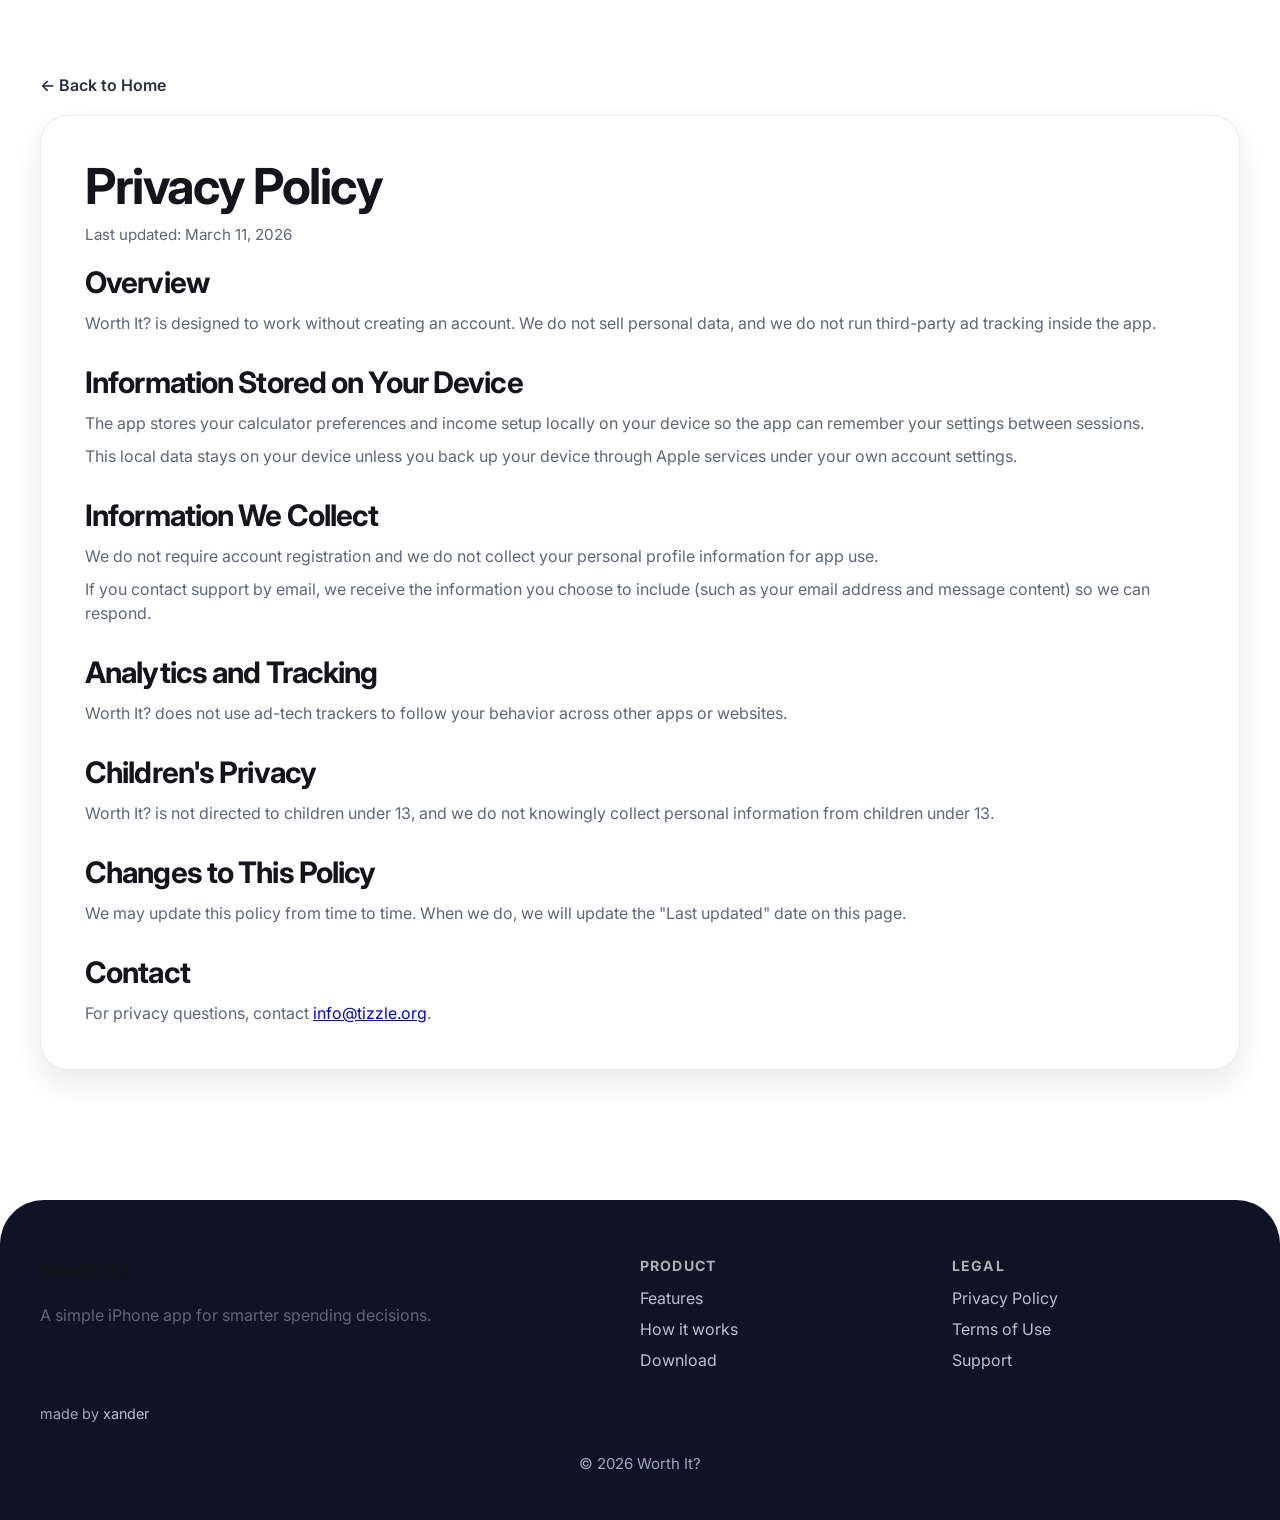
==== privacy/index.html @ 5966ca72 "Use clean legal routes and add redirects" ====
<!doctype html>
<html lang="en">
  <head>
    <meta charset="UTF-8" />
    <meta name="viewport" content="width=device-width, initial-scale=1.0" />
    <title>Privacy Policy - Worth It?</title>
    <meta name="description" content="Privacy Policy for the Worth It? app and website." />
    <link rel="icon" type="image/svg+xml" href="../assets/favicon.svg" />
    <link rel="preconnect" href="https://fonts.googleapis.com" />
    <link rel="preconnect" href="https://fonts.gstatic.com" crossorigin />
    <link
      href="https://fonts.googleapis.com/css2?family=Inter:wght@400;500;600;700;800&display=swap"
      rel="stylesheet"
    />
    <link rel="stylesheet" href="../styles.css" />
  </head>
  <body>
    <main class="legal-main">
      <a class="legal-back-link" href="/" aria-label="Back to home">← Back to Home</a>
      <article class="legal-card">
        <h1>Privacy Policy</h1>
        <p class="legal-meta">Last updated: March 11, 2026</p>

        <section class="legal-section">
          <h2>Overview</h2>
          <p>
            Worth It? is designed to work without creating an account. We do not sell personal data, and we do not
            run third-party ad tracking inside the app.
          </p>
        </section>

        <section class="legal-section">
          <h2>Information Stored on Your Device</h2>
          <p>
            The app stores your calculator preferences and income setup locally on your device so the app can remember
            your settings between sessions.
          </p>
          <p>
            This local data stays on your device unless you back up your device through Apple services under your own
            account settings.
          </p>
        </section>

        <section class="legal-section">
          <h2>Information We Collect</h2>
          <p>We do not require account registration and we do not collect your personal profile information for app use.</p>
          <p>
            If you contact support by email, we receive the information you choose to include (such as your email
            address and message content) so we can respond.
          </p>
        </section>

        <section class="legal-section">
          <h2>Analytics and Tracking</h2>
          <p>
            Worth It? does not use ad-tech trackers to follow your behavior across other apps or websites.
          </p>
        </section>

        <section class="legal-section">
          <h2>Children's Privacy</h2>
          <p>
            Worth It? is not directed to children under 13, and we do not knowingly collect personal information from
            children under 13.
          </p>
        </section>

        <section class="legal-section">
          <h2>Changes to This Policy</h2>
          <p>
            We may update this policy from time to time. When we do, we will update the "Last updated" date on this
            page.
          </p>
        </section>

        <section class="legal-section">
          <h2>Contact</h2>
          <p>
            For privacy questions, contact
            <a href="mailto:info@tizzle.org">info@tizzle.org</a>.
          </p>
        </section>
      </article>
    </main>

    <footer class="site-footer">
      <div class="container footer-grid">
        <div>
          <h4>Worth It?</h4>
          <p>A simple iPhone app for smarter spending decisions.</p>
        </div>
        <div>
          <h5>Product</h5>
          <a href="/#features">Features</a>
          <a href="/#how">How it works</a>
          <a href="/#download">Download</a>
        </div>
        <div>
          <h5>Legal</h5>
          <a href="/privacy">Privacy Policy</a>
          <a href="/terms">Terms of Use</a>
          <a href="/support">Support</a>
        </div>
      </div>
      <p class="footer-credit">made by <a href="https://xandertaylor.org" target="_blank" rel="noreferrer">xander</a></p>
      <p class="copyright">© <span id="year"></span> Worth It?</p>
    </footer>

    <script src="../script.js"></script>
  </body>
</html>
---- styles.css ----
:root {
  --bg: #ffffff;
  --surface: #f8f9fb;
  --surface-2: #f1f3f7;
  --text: #13151a;
  --muted: #5f6674;
  --line: #e7eaf0;
  --primary: #4a30ff;
  --primary-dark: #3922d9;
  --primary-contrast: #ffffff;
  --header-bg: rgba(255, 255, 255, 0.88);
  --header-line: rgba(0, 0, 0, 0.04);
  --nav-link: #2b3040;
  --nav-link-hover: #111111;
  --hero-glow-1: rgba(74, 48, 255, 0.2);
  --hero-glow-2: rgba(74, 48, 255, 0);
  --hero-frame-shadow: rgba(19, 23, 35, 0.35);
  --soft-panel-bg: linear-gradient(180deg, #f8f9fc, #eef2fa);
  --panel-line: #dfe4ef;
  --step-no: #d8dde8;
  --card-bg: #ffffff;
  --card-shadow: rgba(43, 47, 61, 0.1);
  --ui-border: #e3e8f2;
  --ui-bg: #f4f6fb;
  --ui-label: #858b97;
  --chip-bg: #dfe3eb;
  --chip-text: #2f3642;
  --ui-note: #7f8692;
  --scan-bg: linear-gradient(180deg, #eff5ff 0%, #f4f6fb 100%);
  --scan-pill-bg: #e0e6f2;
  --scan-pill-text: #2d3340;
  --privacy-bg: #4a30ff;
  --privacy-text: rgba(255, 255, 255, 0.86);
  --footer-bg: #101324;
  --footer-subtle: rgba(255, 255, 255, 0.66);
  --footer-link: #b8c1d3;
  --footer-link-hover: #ffffff;
  --footer-copyright: #9ca8bd;
  --menu-icon: #1a1f2d;
  --mobile-link: #2a3042;
  --brand-mark-bg: #000000;
  --brand-mark-text: #ffffff;
  --brand-mark-border: transparent;
  --toggle-bg: #edf1f8;
  --toggle-text: #222939;
  --toggle-border: #dce2ee;
  --radius-xl: 40px;
  --radius-lg: 28px;
  --radius-md: 18px;
  --container: min(1200px, calc(100% - 40px));
}

html[data-theme="dark"] {
  --bg: #06080c;
  --surface: #101621;
  --surface-2: #0d121b;
  --text: #f4f7ff;
  --muted: #a2aec1;
  --line: #222938;
  --primary: #7ef0b8;
  --primary-dark: #5ed89f;
  --primary-contrast: #042515;
  --header-bg: rgba(7, 10, 15, 0.82);
  --header-line: rgba(255, 255, 255, 0.08);
  --nav-link: #cfd8e7;
  --nav-link-hover: #ffffff;
  --hero-glow-1: rgba(126, 240, 184, 0.28);
  --hero-glow-2: rgba(126, 240, 184, 0);
  --hero-frame-shadow: rgba(0, 0, 0, 0.58);
  --soft-panel-bg: linear-gradient(180deg, #0f1623, #0d131f);
  --panel-line: #2a3243;
  --step-no: #1d2534;
  --card-bg: #0f1623;
  --card-shadow: rgba(0, 0, 0, 0.36);
  --ui-border: #243041;
  --ui-bg: #101b2a;
  --ui-label: #a8b6cb;
  --chip-bg: #243246;
  --chip-text: #d6deee;
  --ui-note: #a1aec3;
  --scan-bg: linear-gradient(180deg, #0d1724 0%, #0d131f 100%);
  --scan-pill-bg: #253247;
  --scan-pill-text: #d8e1f1;
  --privacy-bg: #131b2a;
  --privacy-text: rgba(232, 241, 255, 0.84);
  --footer-bg: #080d15;
  --footer-subtle: rgba(224, 233, 247, 0.66);
  --footer-link: #b6c4da;
  --footer-link-hover: #ffffff;
  --footer-copyright: #8fa0b9;
  --menu-icon: #d4deee;
  --mobile-link: #d5def0;
  --brand-mark-bg: #ffffff;
  --brand-mark-text: #030508;
  --brand-mark-border: rgba(255, 255, 255, 0.18);
  --toggle-bg: #1a2332;
  --toggle-text: #e7eefb;
  --toggle-border: #2c3950;
}

* {
  box-sizing: border-box;
}

html,
body {
  margin: 0;
  padding: 0;
}

html {
  scroll-behavior: smooth;
}

body {
  font-family: Inter, -apple-system, BlinkMacSystemFont, "SF Pro Display", system-ui, sans-serif;
  background: var(--bg);
  color: var(--text);
  line-height: 1.45;
  transition: background-color 0.25s ease, color 0.25s ease;
}

.container {
  width: var(--container);
  margin-inline: auto;
}

.section {
  padding: clamp(58px, 8vw, 84px) 0;
}

.site-header {
  position: sticky;
  top: 0;
  z-index: 20;
  background: var(--header-bg);
  backdrop-filter: blur(10px);
  border-bottom: 1px solid var(--header-line);
}

.nav-row {
  min-height: 84px;
  display: flex;
  align-items: center;
  gap: 16px;
}

.brand {
  text-decoration: none;
  color: var(--text);
  font-weight: 700;
  font-size: 1.2rem;
  display: inline-flex;
  align-items: center;
  gap: 10px;
}

.brand-mark {
  width: 30px;
  height: 30px;
  border-radius: 50%;
  background: var(--brand-mark-bg);
  color: var(--brand-mark-text);
  border: 1px solid var(--brand-mark-border);
  display: inline-grid;
  place-items: center;
  font-size: 0.9rem;
  font-weight: 800;
}

.nav-links {
  margin-left: auto;
  display: flex;
  align-items: center;
  gap: 26px;
}

.nav-links a {
  color: var(--nav-link);
  text-decoration: none;
  font-weight: 500;
}

.nav-links a:hover {
  color: var(--nav-link-hover);
}

.theme-toggle {
  margin-left: 14px;
  border: 1px solid var(--toggle-border);
  background: var(--toggle-bg);
  color: var(--toggle-text);
  border-radius: 999px;
  min-width: 70px;
  height: 38px;
  padding: 0 12px;
  font-size: 0.9rem;
  font-weight: 700;
  letter-spacing: 0.01em;
  cursor: pointer;
  transition: transform 0.2s ease, background-color 0.2s ease, border-color 0.2s ease;
}

.theme-toggle:hover {
  transform: translateY(-1px);
}

.btn {
  border: 0;
  text-decoration: none;
  display: inline-flex;
  align-items: center;
  justify-content: center;
  border-radius: 999px;
  font-weight: 600;
  transition: transform 0.2s ease, background-color 0.2s ease, color 0.2s ease;
}

.btn:hover {
  transform: translateY(-1px);
}

.btn-primary {
  margin-left: 18px;
  padding: 11px 20px;
  background: var(--primary);
  color: var(--primary-contrast);
}

.btn-primary:hover {
  background: var(--primary-dark);
}

.btn-secondary {
  padding: 12px 18px;
  background: var(--surface);
  color: var(--text);
  border: 1px solid var(--line);
}

.hero {
  display: flex;
  align-items: center;
  gap: clamp(34px, 6vw, 80px);
  padding-top: 56px;
}

.hero-copy {
  flex: 1;
  max-width: 680px;
}

h1,
h2,
h3,
h4,
h5 {
  margin: 0;
  letter-spacing: -0.03em;
}

h1 {
  font-size: clamp(2.7rem, 6.2vw, 5.45rem);
  line-height: 1.03;
}

.hero-copy p {
  color: var(--muted);
  font-size: clamp(1.04rem, 1.55vw, 1.28rem);
  max-width: 36ch;
  margin: 20px 0 0;
}

.hero-actions {
  display: flex;
  align-items: center;
  gap: 12px;
  flex-wrap: wrap;
  margin-top: 28px;
}

.app-store-badge {
  display: inline-flex;
  border-radius: 12px;
  transition: transform 0.22s ease;
}

.app-store-badge img {
  width: 182px;
  height: auto;
  display: block;
}

.app-store-badge:hover {
  transform: translateY(-1px);
}

.hero-device-wrap {
  flex: 1;
  position: relative;
  display: flex;
  justify-content: center;
}

.hero-glow {
  position: absolute;
  width: 420px;
  height: 420px;
  border-radius: 50%;
  background: radial-gradient(circle at 50% 40%, var(--hero-glow-1), var(--hero-glow-2));
  filter: blur(20px);
  z-index: -1;
}

.hero-phone-art {
  position: relative;
  width: min(320px, 100%);
  aspect-ratio: 1780 / 3555;
  transform-style: preserve-3d;
  transition: transform 0.16s ease;
}

.hero-screen-fill {
  position: absolute;
  left: 8.43%;
  top: 4.44%;
  width: 83.6%;
  height: 91%;
  object-fit: cover;
  border-radius: 44px;
}

.hero-phone-frame {
  position: absolute;
  inset: 0;
  width: 100%;
  height: 100%;
  object-fit: contain;
  filter: drop-shadow(0 28px 52px var(--hero-frame-shadow));
}

.how {
  display: grid;
  grid-template-columns: minmax(300px, 420px) 1fr;
  align-items: start;
  gap: 90px;
}

.soft-panel {
  background: var(--soft-panel-bg);
  border: 1px solid var(--line);
  border-radius: var(--radius-lg);
  padding: 24px;
  box-shadow: 0 12px 34px rgba(39, 43, 59, 0.08);
}

.panel-title {
  margin: 0 0 18px;
  font-size: 1.24rem;
  font-weight: 700;
}

.calc-line {
  display: flex;
  align-items: baseline;
  justify-content: space-between;
  border-bottom: 1px solid var(--panel-line);
  padding: 14px 0;
}

.calc-line:last-child {
  border-bottom: 0;
}

.calc-line .label {
  color: var(--muted);
}

.how-steps h2,
.section-heading h2,
.privacy-block h2,
.cta h2 {
  font-size: clamp(2.1rem, 4.2vw, 3.95rem);
  line-height: 1.08;
}

.step-item {
  position: relative;
  border-bottom: 1px solid var(--line);
  padding: 26px 76px 26px 0;
}

.step-item.no-border {
  border-bottom: 0;
}

.step-no {
  position: absolute;
  right: 0;
  top: 16px;
  font-size: clamp(2.4rem, 5vw, 4.2rem);
  font-weight: 800;
  color: var(--step-no);
  letter-spacing: -0.04em;
}

.step-item h3 {
  font-size: 2rem;
}

.step-item p,
.section-heading p,
.feature-card p,
.privacy-block p,
.footer-grid p,
.footer-grid a,
.copyright {
  color: var(--muted);
}

.step-item p {
  margin: 8px 0 0;
  font-size: 1.05rem;
}

.section-heading {
  margin-bottom: 30px;
}

.section-heading h2 {
  max-width: 18ch;
}

.section-heading p {
  margin-top: 12px;
  font-size: 1.1rem;
}

.feature-grid {
  display: grid;
  grid-template-columns: repeat(3, minmax(0, 1fr));
  gap: 18px;
}

.feature-card {
  background: var(--card-bg);
  border: 1px solid var(--line);
  border-radius: 26px;
  padding: 16px;
  transition: transform 0.22s ease, box-shadow 0.22s ease;
  overflow: hidden;
}

.feature-card:hover {
  transform: translateY(-4px);
  box-shadow: 0 16px 36px var(--card-shadow);
}

.mock-screen {
  height: 180px;
  border-radius: 18px;
  margin-bottom: 14px;
  border: 1px solid #e3e8f2;
}

.ui-mock {
  width: 100%;
  min-height: 240px;
  border-radius: 20px;
  margin-bottom: 14px;
  border: 1px solid var(--ui-border);
  background: var(--ui-bg);
  padding: 18px;
}

.ui-label {
  margin: 0;
  font-size: 0.95rem;
  font-weight: 700;
  color: var(--ui-label);
}

.ui-price {
  margin: 10px 0 0;
  font-size: clamp(2rem, 4.6vw, 2.95rem);
  line-height: 1.02;
  font-weight: 800;
  letter-spacing: -0.03em;
}

.price-chips {
  margin-top: 14px;
  display: flex;
  flex-wrap: wrap;
  gap: 8px;
}

.price-chips span {
  display: inline-flex;
  align-items: center;
  justify-content: center;
  min-width: 36px;
  height: 28px;
  border-radius: 999px;
  background: var(--chip-bg);
  color: var(--chip-text);
  font-size: 0.95rem;
  font-weight: 700;
  padding: 0 11px;
}

.ui-hours {
  margin: 10px 0 0;
  font-size: clamp(2rem, 4.6vw, 2.95rem);
  line-height: 1.02;
  font-weight: 800;
  letter-spacing: -0.03em;
}

.ui-shifts {
  margin: 10px 0 0;
  font-size: 1.85rem;
  font-weight: 800;
  line-height: 1.05;
  letter-spacing: -0.02em;
}

.ui-verdict {
  margin: 8px 0 0;
  font-size: 1.8rem;
  font-weight: 800;
  line-height: 1.05;
  letter-spacing: -0.02em;
}

.ui-note {
  margin: 8px 0 0;
  color: var(--ui-note);
  font-size: 1rem;
  font-weight: 700;
}

.scan-mock {
  background: var(--scan-bg);
}

.scan-frame {
  margin-top: 12px;
  width: 100%;
  height: 130px;
  border-radius: 16px;
  background: #0a0c11;
  border: 1px solid #1a1f2a;
  position: relative;
  overflow: hidden;
}

.scan-frame::before,
.scan-frame::after {
  content: "";
  position: absolute;
  width: 16px;
  height: 16px;
  border-color: #7ef0b8;
  border-style: solid;
}

.scan-frame::before {
  top: 12px;
  left: 12px;
  border-width: 2px 0 0 2px;
}

.scan-frame::after {
  right: 12px;
  bottom: 12px;
  border-width: 0 2px 2px 0;
}

.scan-line {
  position: absolute;
  left: 8%;
  right: 8%;
  top: 50%;
  height: 2px;
  background: linear-gradient(90deg, rgba(126, 240, 184, 0), rgba(126, 240, 184, 1), rgba(126, 240, 184, 0));
  box-shadow: 0 0 18px rgba(126, 240, 184, 0.9);
}

.scan-pill-row {
  margin-top: 12px;
  display: flex;
  flex-wrap: wrap;
  gap: 8px;
}

.scan-pill-row span {
  border-radius: 999px;
  background: var(--scan-pill-bg);
  color: var(--scan-pill-text);
  font-size: 0.9rem;
  font-weight: 700;
  padding: 7px 12px;
}

.mock-a {
  background: linear-gradient(120deg, #ece8ff, #dbe6ff);
}

.mock-b {
  background: linear-gradient(120deg, #f2f5ff, #f6f7fb);
}

.mock-c {
  background: linear-gradient(120deg, #e8f7f1, #edf4ff);
}

.mock-d {
  background: linear-gradient(120deg, #f7efff, #ebeaff);
}

.mock-e {
  background: linear-gradient(120deg, #f4f7fb, #edf2f7);
}

.mock-f {
  background: linear-gradient(120deg, #edefff, #e9f0ff);
}

.feature-card h3 {
  font-size: 1.32rem;
  margin-bottom: 8px;
}

.privacy-block {
  background: var(--privacy-bg);
  color: var(--text);
  border-radius: var(--radius-xl);
  padding: 54px 26px;
  text-align: center;
}

.privacy-block h2 {
  color: #ffffff;
}

.privacy-block p {
  color: var(--privacy-text);
  margin-top: 12px;
  font-size: 1.1rem;
}

.cta {
  text-align: center;
  padding-top: 72px;
}

.cta h2 {
  max-width: 16ch;
  margin-inline: auto;
}

.cta .app-store-badge {
  margin-top: 22px;
}

.site-footer {
  margin-top: 56px;
  background: var(--footer-bg);
  color: var(--text);
  border-top-left-radius: 44px;
  border-top-right-radius: 44px;
  padding: 56px 0 30px;
}

.footer-grid {
  display: grid;
  grid-template-columns: 2fr 1fr 1fr;
  gap: 24px;
}

.footer-grid h4 {
  font-size: 1.36rem;
}

.footer-grid h5 {
  font-size: 0.88rem;
  letter-spacing: 0.08em;
  text-transform: uppercase;
  color: var(--footer-subtle);
  margin-bottom: 10px;
}

.footer-grid a {
  display: block;
  margin-bottom: 8px;
  text-decoration: none;
  color: var(--footer-link);
}

.footer-grid a:hover {
  color: var(--footer-link-hover);
}

.footer-credit {
  width: var(--container);
  margin: 24px auto 0;
  color: var(--footer-copyright);
  font-size: 0.9rem;
  text-align: left;
}

.footer-credit a {
  color: var(--footer-link);
  text-decoration: none;
}

.footer-credit a:hover {
  color: var(--footer-link-hover);
}

.copyright {
  text-align: center;
  color: var(--footer-copyright);
  margin-top: 28px;
  font-size: 0.94rem;
}

.legal-main {
  width: var(--container);
  margin: 0 auto;
  padding: clamp(42px, 7vw, 74px) 0;
}

.legal-card {
  background: var(--card-bg);
  border: 1px solid var(--line);
  border-radius: var(--radius-lg);
  padding: clamp(24px, 4vw, 44px);
  box-shadow: 0 14px 30px var(--card-shadow);
}

.legal-card h1 {
  font-size: clamp(2rem, 4vw, 3.1rem);
  line-height: 1.08;
}

.legal-meta {
  margin-top: 10px;
  color: var(--muted);
  font-size: 0.95rem;
}

.legal-section + .legal-section {
  margin-top: 26px;
}

.legal-section h2 {
  font-size: clamp(1.35rem, 2.5vw, 1.85rem);
  margin-bottom: 8px;
}

.legal-section p {
  margin: 0;
  color: var(--muted);
  font-size: 1rem;
}

.legal-section p + p {
  margin-top: 10px;
}

.legal-list {
  margin: 0;
  padding-left: 20px;
  color: var(--muted);
}

.legal-list li + li {
  margin-top: 8px;
}

.legal-back-link {
  display: inline-flex;
  margin-bottom: 18px;
  text-decoration: none;
  color: var(--nav-link);
  font-weight: 600;
}

.legal-back-link:hover {
  color: var(--nav-link-hover);
}

.menu-toggle {
  display: none;
  border: 0;
  background: transparent;
  width: 38px;
  height: 38px;
  margin-left: auto;
  padding: 6px;
}

.menu-toggle span {
  display: block;
  height: 2px;
  background: var(--menu-icon);
  margin: 5px 0;
  border-radius: 999px;
}

.mobile-menu {
  border-top: 1px solid var(--line);
  padding: 12px 20px 18px;
}

.mobile-menu a {
  display: block;
  text-decoration: none;
  color: var(--mobile-link);
  padding: 8px 0;
  font-weight: 500;
}

.reveal {
  opacity: 0;
  transform: translateY(16px);
  transition: opacity 0.6s ease, transform 0.6s ease;
}

.reveal.show {
  opacity: 1;
  transform: translateY(0);
}

@media (max-width: 1200px) {
  .hero {
    gap: 58px;
  }

  .hero-phone-art {
    width: min(300px, 100%);
  }

  .how {
    gap: 56px;
  }
}

@media (max-width: 1040px) {
  .hero {
    flex-direction: column;
    align-items: center;
    text-align: center;
    padding-top: 34px;
  }

  .hero-copy {
    max-width: 760px;
  }

  .hero-copy p {
    max-width: 48ch;
    margin-inline: auto;
  }

  .hero-actions {
    justify-content: center;
  }

  .hero-device-wrap {
    width: 100%;
    justify-content: center;
  }

  .how {
    grid-template-columns: 1fr;
    gap: 34px;
  }

  .how-preview {
    display: flex;
    justify-content: center;
  }

  .soft-panel {
    width: min(560px, 100%);
  }

  .feature-grid {
    grid-template-columns: repeat(2, minmax(0, 1fr));
  }
}

@media (max-width: 860px) {
  .desktop-nav,
  .desktop-download {
    display: none;
  }

  .menu-toggle {
    display: inline-block;
    margin-left: 8px;
  }

  .theme-toggle {
    margin-left: auto;
  }

  .section {
    padding: 68px 0;
  }

  .hero {
    align-items: flex-start;
    text-align: left;
  }

  .hero-copy p {
    margin-inline: 0;
  }

  .hero-actions {
    justify-content: flex-start;
  }

  .feature-grid {
    grid-template-columns: 1fr;
  }

  .footer-grid {
    grid-template-columns: repeat(2, minmax(0, 1fr));
  }
}

@media (max-width: 640px) {
  :root {
    --container: calc(100% - 28px);
  }

  .nav-row {
    min-height: 72px;
  }

  h1 {
    font-size: clamp(2.2rem, 10.5vw, 3.15rem);
  }

  .hero-copy p {
    font-size: 1.02rem;
    max-width: 34ch;
  }

  .hero-phone-art {
    width: 100%;
    max-width: 275px;
  }

  .ui-mock {
    min-height: 220px;
  }

  .app-store-badge img {
    width: 170px;
  }

  .step-item {
    padding: 18px 56px 18px 0;
  }

  .step-item h3 {
    font-size: 1.5rem;
  }

  .step-item p {
    font-size: 0.98rem;
  }

  .step-no {
    top: 12px;
    font-size: clamp(1.85rem, 8.5vw, 2.5rem);
  }

  .footer-grid {
    grid-template-columns: 1fr;
  }
}

@media (max-width: 430px) {
  :root {
    --container: calc(100% - 24px);
  }

  .brand {
    font-size: 1.06rem;
  }

  .btn-primary {
    margin-left: 8px;
    padding: 10px 14px;
    font-size: 0.92rem;
  }

  .hero-phone-art {
    max-width: 250px;
  }

  .ui-mock {
    min-height: 200px;
  }

  .privacy-block {
    border-radius: 28px;
    padding: 42px 18px;
  }
}
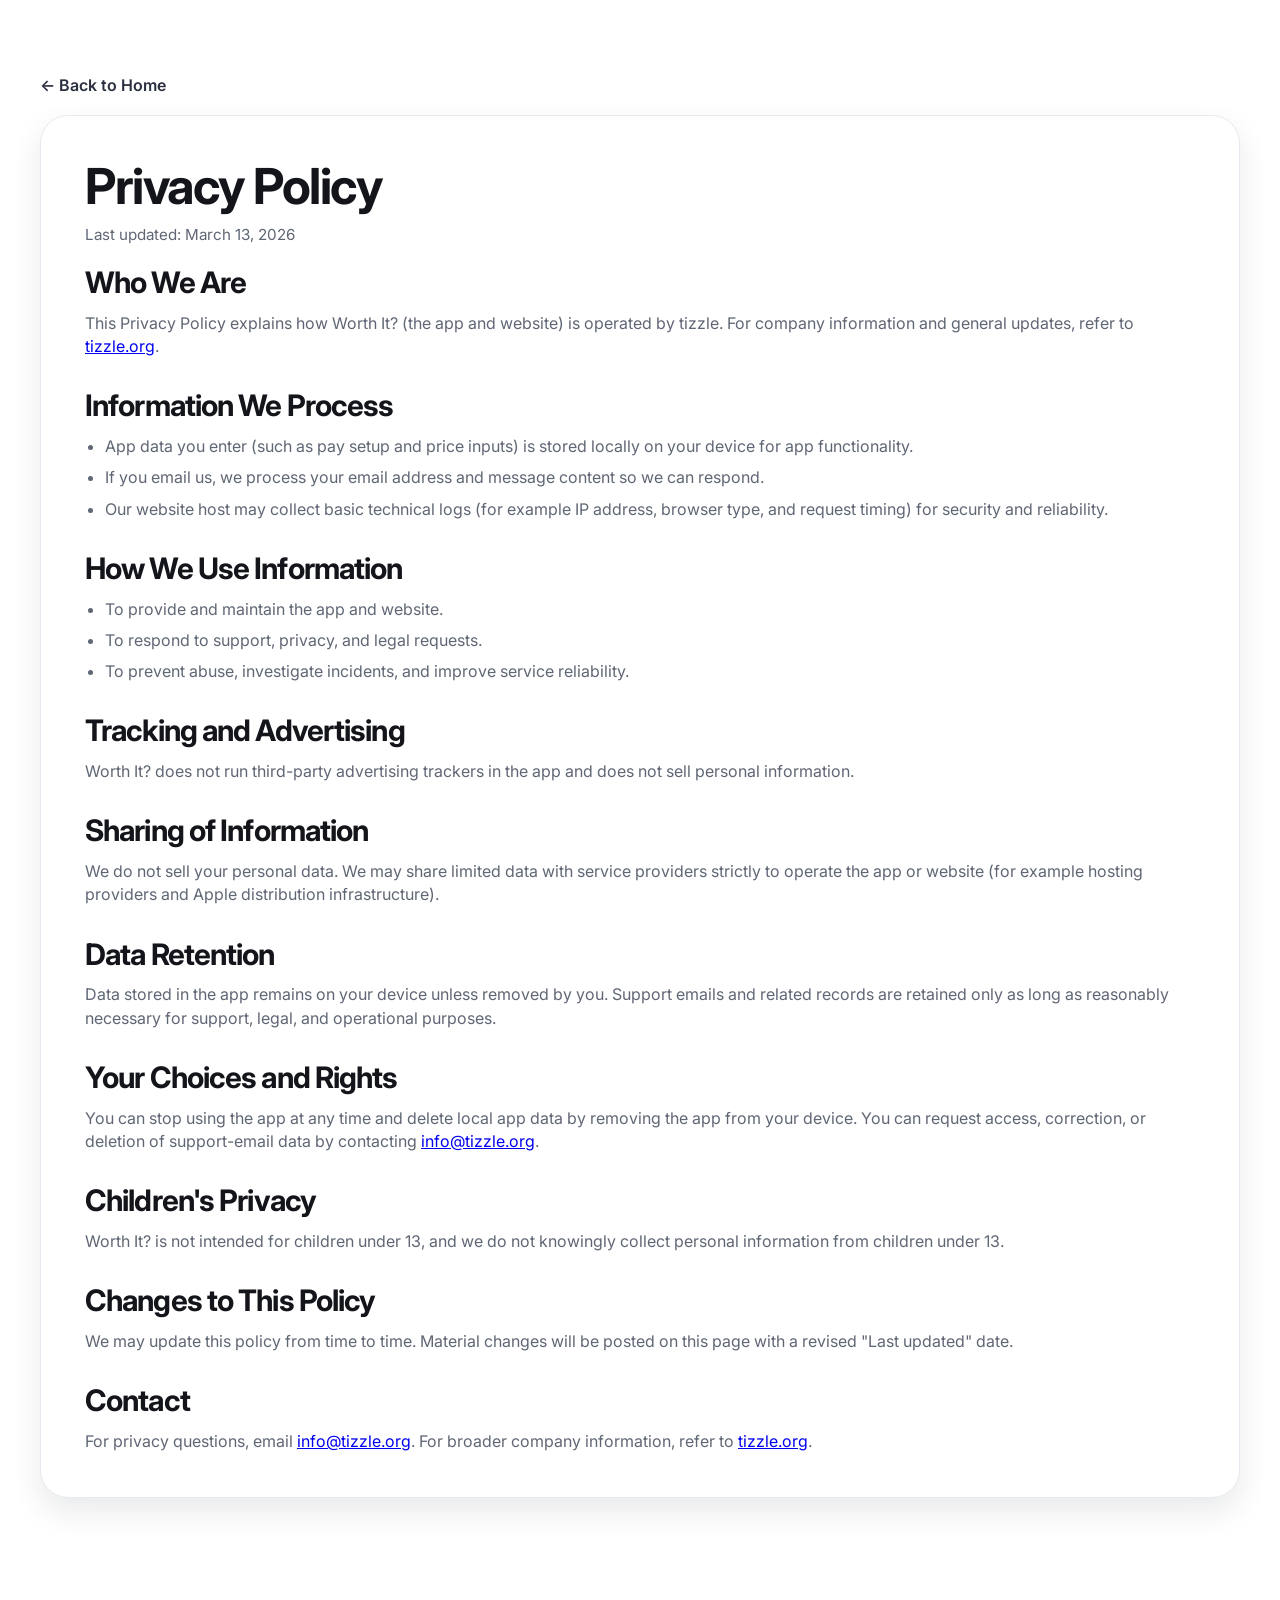
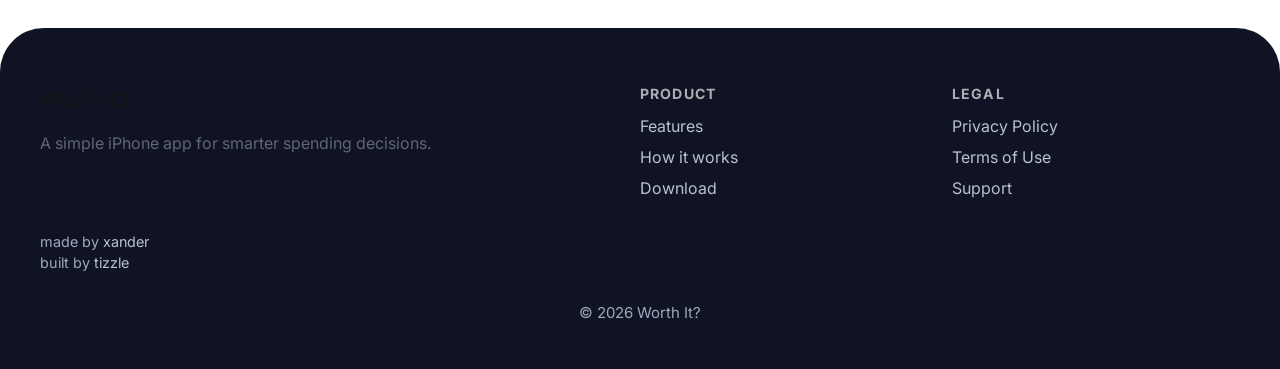
==== commit 4b4c02cf: "Add legal pages and footer links" ====
--- a/privacy/index.html
+++ b/privacy/index.html
@@ -16,51 +16,81 @@
   </head>
   <body>
     <main class="legal-main">
-      <a class="legal-back-link" href="/" aria-label="Back to home">← Back to Home</a>
+      <a class="legal-back-link" href="../index.html" aria-label="Back to home">← Back to Home</a>
       <article class="legal-card">
         <h1>Privacy Policy</h1>
-        <p class="legal-meta">Last updated: March 11, 2026</p>
+        <p class="legal-meta">Last updated: March 13, 2026</p>
 
         <section class="legal-section">
-          <h2>Overview</h2>
+          <h2>Who We Are</h2>
           <p>
-            Worth It? is designed to work without creating an account. We do not sell personal data, and we do not
-            run third-party ad tracking inside the app.
+            This Privacy Policy explains how Worth It? (the app and website) is operated by tizzle. For company
+            information and general updates, refer to <a href="https://tizzle.org" target="_blank" rel="noreferrer">tizzle.org</a>.
           </p>
         </section>
 
         <section class="legal-section">
-          <h2>Information Stored on Your Device</h2>
+          <h2>Information We Process</h2>
+          <ul class="legal-list">
+            <li>
+              App data you enter (such as pay setup and price inputs) is stored locally on your device for app
+              functionality.
+            </li>
+            <li>
+              If you email us, we process your email address and message content so we can respond.
+            </li>
+            <li>
+              Our website host may collect basic technical logs (for example IP address, browser type, and request
+              timing) for security and reliability.
+            </li>
+          </ul>
+        </section>
+
+        <section class="legal-section">
+          <h2>How We Use Information</h2>
+          <ul class="legal-list">
+            <li>To provide and maintain the app and website.</li>
+            <li>To respond to support, privacy, and legal requests.</li>
+            <li>To prevent abuse, investigate incidents, and improve service reliability.</li>
+          </ul>
+        </section>
+
+        <section class="legal-section">
+          <h2>Tracking and Advertising</h2>
           <p>
-            The app stores your calculator preferences and income setup locally on your device so the app can remember
-            your settings between sessions.
-          </p>
-          <p>
-            This local data stays on your device unless you back up your device through Apple services under your own
-            account settings.
+            Worth It? does not run third-party advertising trackers in the app and does not sell personal information.
           </p>
         </section>
 
         <section class="legal-section">
-          <h2>Information We Collect</h2>
-          <p>We do not require account registration and we do not collect your personal profile information for app use.</p>
+          <h2>Sharing of Information</h2>
           <p>
-            If you contact support by email, we receive the information you choose to include (such as your email
-            address and message content) so we can respond.
+            We do not sell your personal data. We may share limited data with service providers strictly to operate the
+            app or website (for example hosting providers and Apple distribution infrastructure).
           </p>
         </section>
 
         <section class="legal-section">
-          <h2>Analytics and Tracking</h2>
+          <h2>Data Retention</h2>
           <p>
-            Worth It? does not use ad-tech trackers to follow your behavior across other apps or websites.
+            Data stored in the app remains on your device unless removed by you. Support emails and related records are
+            retained only as long as reasonably necessary for support, legal, and operational purposes.
+          </p>
+        </section>
+
+        <section class="legal-section">
+          <h2>Your Choices and Rights</h2>
+          <p>
+            You can stop using the app at any time and delete local app data by removing the app from your device. You
+            can request access, correction, or deletion of support-email data by contacting
+            <a href="mailto:info@tizzle.org">info@tizzle.org</a>.
           </p>
         </section>
 
         <section class="legal-section">
           <h2>Children's Privacy</h2>
           <p>
-            Worth It? is not directed to children under 13, and we do not knowingly collect personal information from
+            Worth It? is not intended for children under 13, and we do not knowingly collect personal information from
             children under 13.
           </p>
         </section>
@@ -68,16 +98,16 @@
         <section class="legal-section">
           <h2>Changes to This Policy</h2>
           <p>
-            We may update this policy from time to time. When we do, we will update the "Last updated" date on this
-            page.
+            We may update this policy from time to time. Material changes will be posted on this page with a revised
+            "Last updated" date.
           </p>
         </section>
 
         <section class="legal-section">
           <h2>Contact</h2>
           <p>
-            For privacy questions, contact
-            <a href="mailto:info@tizzle.org">info@tizzle.org</a>.
+            For privacy questions, email <a href="mailto:info@tizzle.org">info@tizzle.org</a>. For broader company
+            information, refer to <a href="https://tizzle.org" target="_blank" rel="noreferrer">tizzle.org</a>.
           </p>
         </section>
       </article>
@@ -91,18 +121,18 @@
         </div>
         <div>
           <h5>Product</h5>
-          <a href="/#features">Features</a>
-          <a href="/#how">How it works</a>
-          <a href="/#download">Download</a>
+          <a href="../index.html#features">Features</a>
+          <a href="../index.html#how">How it works</a>
+          <a href="../index.html#download">Download</a>
         </div>
         <div>
           <h5>Legal</h5>
-          <a href="/privacy">Privacy Policy</a>
-          <a href="/terms">Terms of Use</a>
-          <a href="/support">Support</a>
+          <a href="../privacy/">Privacy Policy</a>
+          <a href="../terms/">Terms of Use</a>
+          <a href="../support/">Support</a>
         </div>
       </div>
-      <p class="footer-credit">made by <a href="https://xandertaylor.org" target="_blank" rel="noreferrer">xander</a></p>
+      <p class="footer-credit">made by <a href="https://xandertaylor.org" target="_blank" rel="noreferrer">xander</a><br>built by <a href="https://tizzle.org" target="_blank" rel="noreferrer">tizzle</a></p>
       <p class="copyright">© <span id="year"></span> Worth It?</p>
     </footer>
 
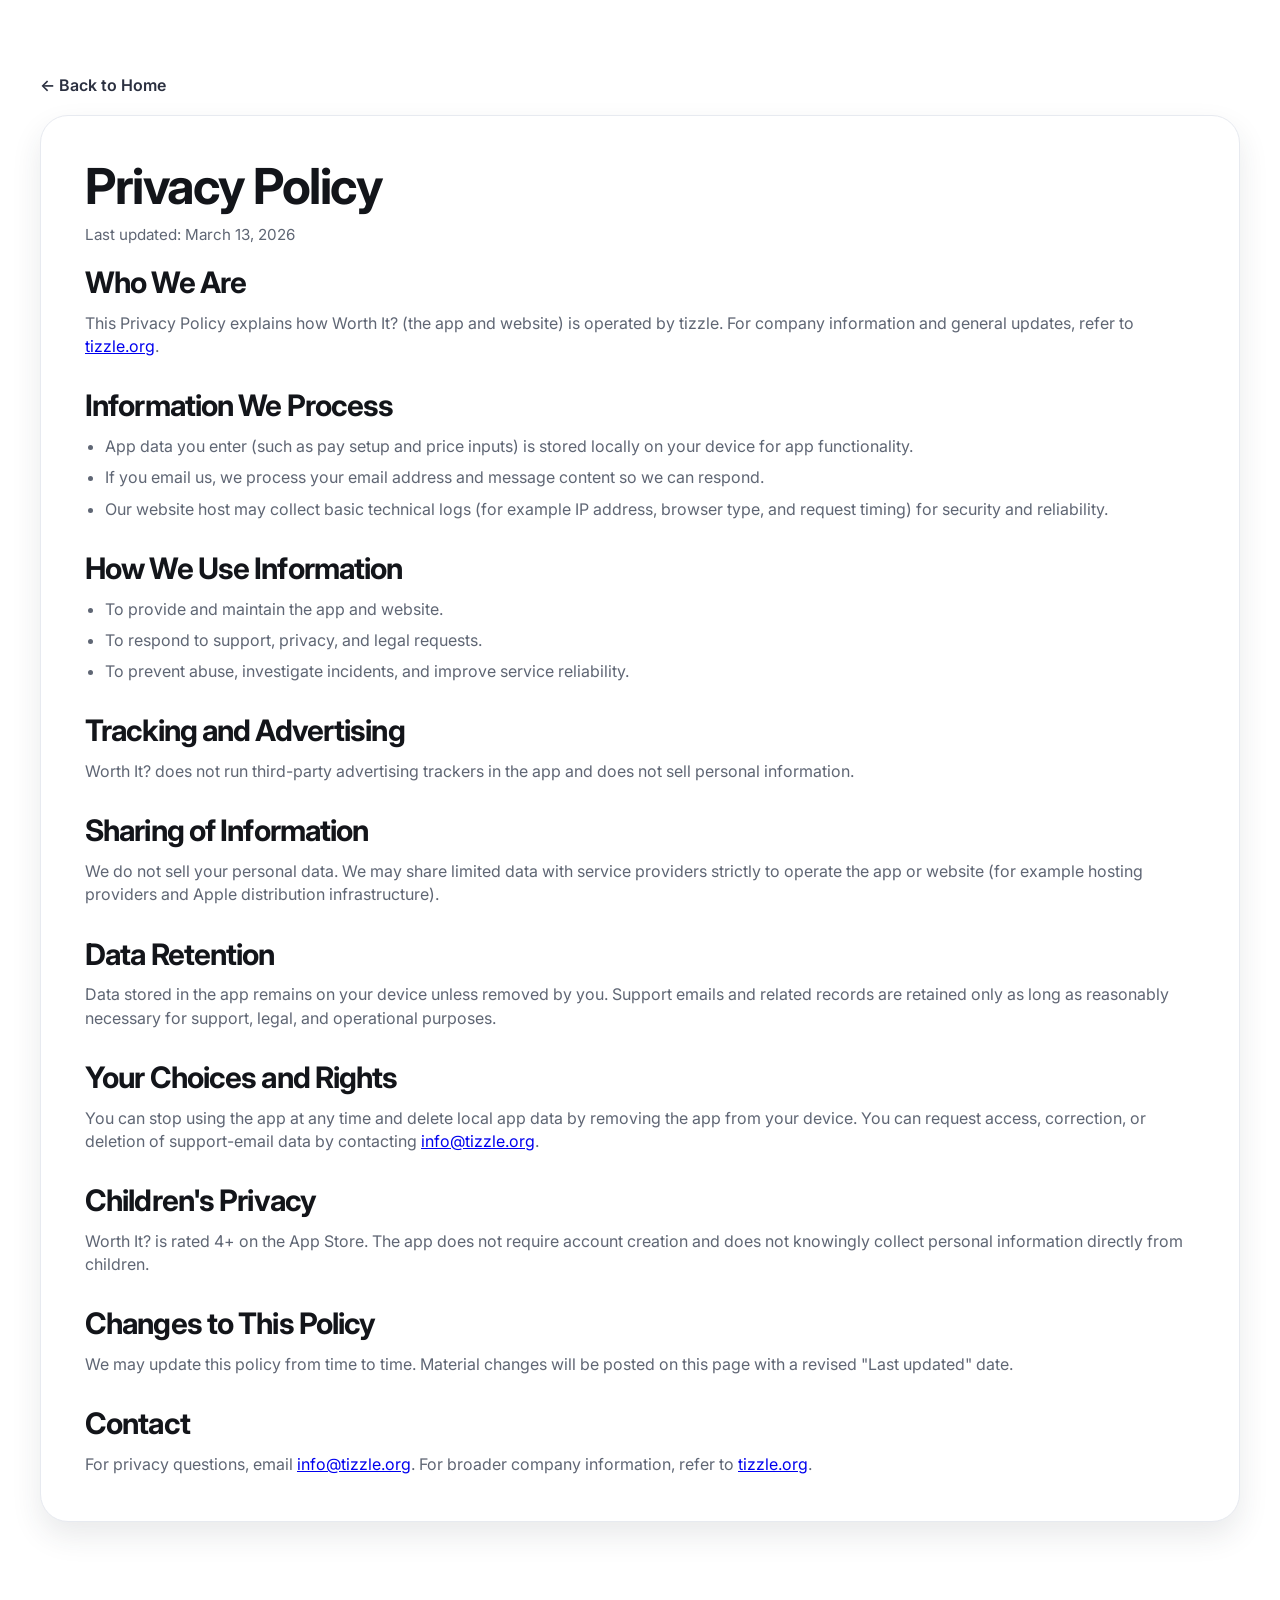
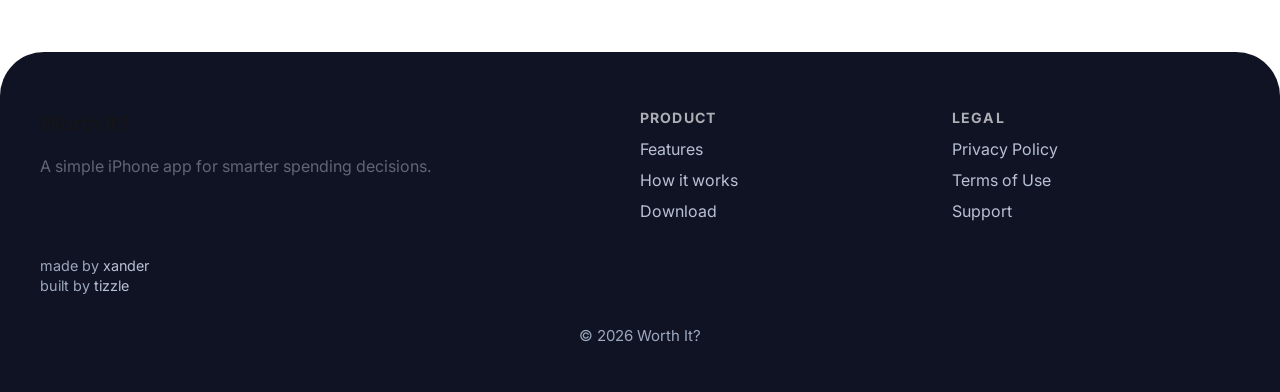
==== commit dfb38947: "Update legal links and privacy copy" ====
--- a/privacy/index.html
+++ b/privacy/index.html
@@ -90,8 +90,8 @@
         <section class="legal-section">
           <h2>Children's Privacy</h2>
           <p>
-            Worth It? is not intended for children under 13, and we do not knowingly collect personal information from
-            children under 13.
+            Worth It? is rated 4+ on the App Store. The app does not require account creation and does not knowingly
+            collect personal information directly from children.
           </p>
         </section>
 
